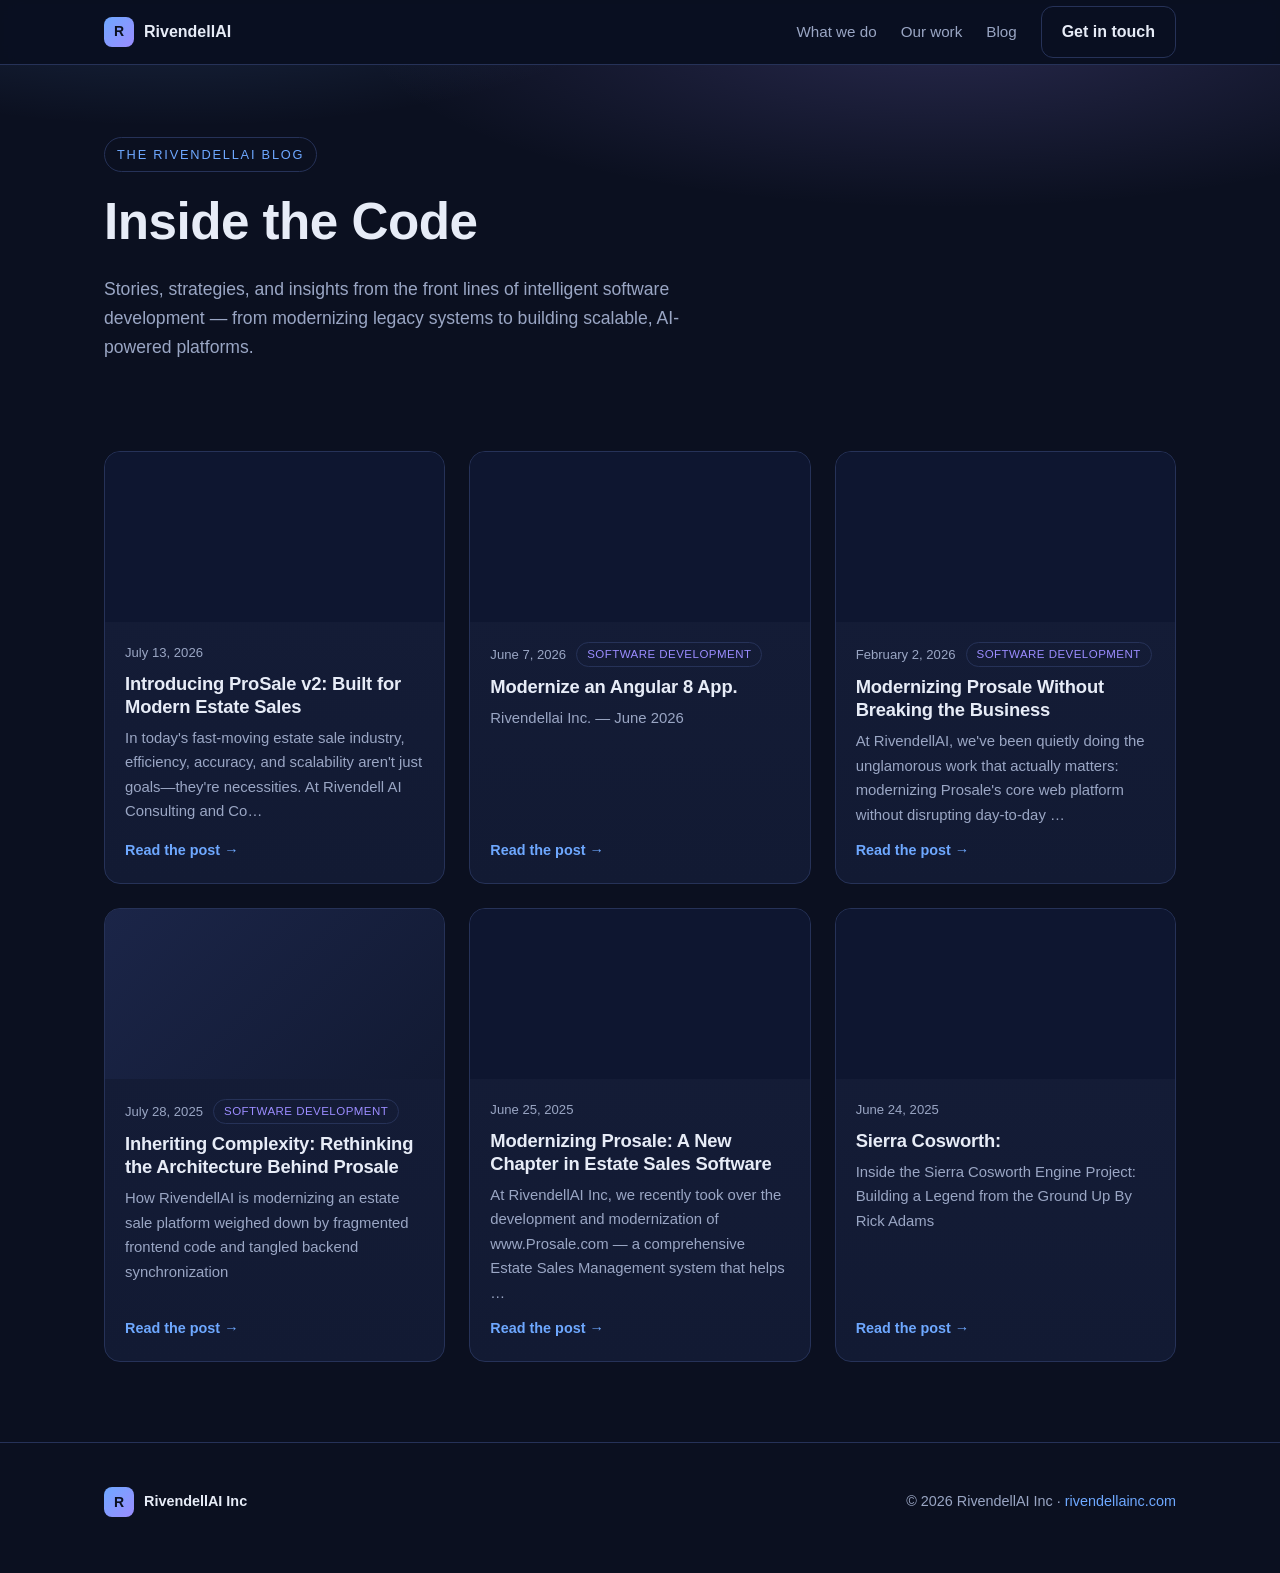
==== blog/index.html @ 1aa4cc1b "Add Inside the Code blog: 6 posts ported from the old site, index, styles, nav link" ====
<!DOCTYPE html>
<html lang="en">
<head>
<meta charset="UTF-8"/>
<meta name="viewport" content="width=device-width, initial-scale=1.0"/>
<title>Blog — Inside the Code · RivendellAI</title>
<meta name="description" content="Stories, strategies, and insights from the front lines of intelligent software development."/>
<link rel="stylesheet" href="../blog.css"/>
</head>
<body>
<header><div class="wrap nav">
  <a class="brand" href="/"><span class="mark">R</span> RivendellAI</a>
  <span class="spacer"></span>
  <a class="link" href="/#services">What we do</a>
  <a class="link" href="/#work">Our work</a>
  <a class="link" href="/blog/">Blog</a>
  <a class="btn btn-ghost" href="/#contact">Get in touch</a>
</div></header>
<section class="blog-hero"><div class="wrap">
  <span class="eyebrow">The RivendellAI blog</span>
  <h1>Inside the Code</h1>
  <p class="lead">Stories, strategies, and insights from the front lines of intelligent software
  development — from modernizing legacy systems to building scalable, AI-powered platforms.</p>
</div></section>
<section class="blog-list"><div class="wrap"><div class="post-grid">
  <a class="post-card" href="/blog/introducing-prosale-v2-built-for-modern-estate-sales.html">
  <div class="card-img" style="background-image:url('https://img1.wsimg.com/isteam/getty/1366202964')"></div>
  <div class="card-body"><div class="post-meta"><time>July 13, 2026</time></div>
  <h3>Introducing ProSale v2: Built for Modern Estate Sales</h3><p>In today&#x27;s fast-moving estate sale industry, efficiency, accuracy, and scalability aren&#x27;t just goals—they&#x27;re necessities. At Rivendell AI Consulting and Co…</p>
  <span class="read">Read the post →</span></div>
</a><a class="post-card" href="/blog/modernize-an-angular-8-app.html">
  <div class="card-img" style="background-image:url('https://img1.wsimg.com/isteam/ip/5f56b124-e0fa-4c84-a9de-ae6e59fe402b/Screenshot%202026-06-07%20144949.png')"></div>
  <div class="card-body"><div class="post-meta"><time>June 7, 2026</time><span class="cat">Software development</span></div>
  <h3>Modernize an Angular 8 App.</h3><p>Rivendellai Inc. — June 2026</p>
  <span class="read">Read the post →</span></div>
</a><a class="post-card" href="/blog/modernizing-prosale-without-breaking-the-business.html">
  <div class="card-img" style="background-image:url('https://img1.wsimg.com/isteam/ip/5f56b124-e0fa-4c84-a9de-ae6e59fe402b/Angular8Upgrade.png')"></div>
  <div class="card-body"><div class="post-meta"><time>February 2, 2026</time><span class="cat">Software development</span></div>
  <h3>Modernizing Prosale Without Breaking the Business</h3><p>At RivendellAI, we&#x27;ve been quietly doing the unglamorous work that actually matters: modernizing Prosale&#x27;s core web platform without disrupting day-to-day …</p>
  <span class="read">Read the post →</span></div>
</a><a class="post-card" href="/blog/inheriting-complexity-rethinking-the-architecture-behind-prosale.html">
  <div class="card-img noimg"></div>
  <div class="card-body"><div class="post-meta"><time>July 28, 2025</time><span class="cat">Software development</span></div>
  <h3>Inheriting Complexity: Rethinking the Architecture Behind Prosale</h3><p>How RivendellAI is modernizing an estate sale platform weighed down by fragmented frontend code and tangled backend synchronization</p>
  <span class="read">Read the post →</span></div>
</a><a class="post-card" href="/blog/modernizing-prosale-a-new-chapter-in-estate-sales-software.html">
  <div class="card-img" style="background-image:url('https://img1.wsimg.com/isteam/ip/5f56b124-e0fa-4c84-a9de-ae6e59fe402b/iStock-104698236-1-768x503.webp')"></div>
  <div class="card-body"><div class="post-meta"><time>June 25, 2025</time></div>
  <h3>Modernizing Prosale: A New Chapter in Estate Sales Software</h3><p>At RivendellAI Inc, we recently took over the development and modernization of www.Prosale.com — a comprehensive Estate Sales Management system that helps …</p>
  <span class="read">Read the post →</span></div>
</a><a class="post-card" href="/blog/sierra-cosworth.html">
  <div class="card-img" style="background-image:url('https://img1.wsimg.com/isteam/ip/5f56b124-e0fa-4c84-a9de-ae6e59fe402b/1987-ford-sierra-cosworth-rs500-main.jpg')"></div>
  <div class="card-body"><div class="post-meta"><time>June 24, 2025</time></div>
  <h3>Sierra Cosworth:</h3><p>Inside the Sierra Cosworth Engine Project: Building a Legend from the Ground Up By Rick Adams</p>
  <span class="read">Read the post →</span></div>
</a>
</div></div></section><footer><div class="wrap foot">
  <div class="brand"><span class="mark">R</span> RivendellAI&nbsp;Inc</div>
  <div>© <span id="yr">2026</span> RivendellAI Inc · <a href="/">rivendellainc.com</a></div>
</div></footer>
<script>document.getElementById('yr').textContent=new Date().getFullYear();</script>
</body></html>
---- blog.css ----
/* RivendellAI — shared styles for the blog (matches the homepage theme) */
:root{
  --bg:#0b1020; --bg2:#121a33; --panel:#151d38; --panel2:#1b2548;
  --text:#e7ecf7; --muted:#9aa6c4; --line:#263258;
  --accent:#6ea8ff; --accent2:#9b8cff; --good:#4ade80;
  --radius:16px; --max:1120px; --readable:720px;
}
*{box-sizing:border-box}
html{scroll-behavior:smooth}
body{
  margin:0; background:var(--bg); color:var(--text);
  font:16px/1.65 -apple-system,BlinkMacSystemFont,"Segoe UI",Roboto,Helvetica,Arial,sans-serif;
  -webkit-font-smoothing:antialiased;
}
a{color:var(--accent); text-decoration:none}
a:hover{text-decoration:underline}
.wrap{max-width:var(--max); margin:0 auto; padding:0 24px}
h1,h2,h3{line-height:1.25; margin:0 0 .4em; letter-spacing:-.01em}

/* Header / nav (same as homepage) */
header{
  position:sticky; top:0; z-index:20; backdrop-filter:saturate(140%) blur(10px);
  background:rgba(11,16,32,.72); border-bottom:1px solid var(--line);
}
.nav{display:flex; align-items:center; gap:24px; height:64px}
.brand{display:flex; align-items:center; gap:10px; font-weight:700; color:var(--text)}
.brand:hover{text-decoration:none}
.brand .mark{
  width:30px; height:30px; border-radius:8px;
  background:linear-gradient(135deg,var(--accent),var(--accent2));
  display:grid; place-items:center; color:#0b1020; font-weight:800; font-size:14px;
}
.nav .spacer{flex:1}
.nav a.link{color:var(--muted); font-size:.95rem}
.nav a.link:hover{color:var(--text); text-decoration:none}
@media(max-width:720px){ .nav a.link{display:none} }

.btn{display:inline-block; padding:12px 20px; border-radius:12px; font-weight:600; border:1px solid transparent; cursor:pointer; transition:.15s}
.btn-primary{background:linear-gradient(100deg,var(--accent),var(--accent2)); color:#0b1020}
.btn-primary:hover{text-decoration:none; filter:brightness(1.07); transform:translateY(-1px)}
.btn-ghost{border-color:var(--line); color:var(--text)}
.btn-ghost:hover{text-decoration:none; border-color:var(--accent); color:#fff}

.eyebrow{
  display:inline-block; font-size:.8rem; letter-spacing:.14em; text-transform:uppercase;
  color:var(--accent); border:1px solid var(--line); padding:6px 12px; border-radius:999px; margin-bottom:18px;
}

/* ---------- Blog index ---------- */
.blog-hero{position:relative; overflow:hidden; padding:72px 0 32px}
.blog-hero::before{
  content:""; position:absolute; inset:-40% -10% auto -10%; height:480px;
  background:radial-gradient(55% 55% at 70% 20%,rgba(155,140,255,.20),transparent 70%),
             radial-gradient(45% 45% at 20% 10%,rgba(110,168,255,.18),transparent 70%);
  pointer-events:none;
}
.blog-hero .wrap{position:relative}
.blog-hero h1{font-size:clamp(2.1rem,5vw,3.2rem)}
.blog-hero .lead{color:var(--muted); max-width:640px; font-size:1.1rem}

.blog-list{padding:40px 0 80px}
.post-grid{display:grid; grid-template-columns:repeat(3,1fr); gap:24px}
@media(max-width:900px){ .post-grid{grid-template-columns:repeat(2,1fr)} }
@media(max-width:620px){ .post-grid{grid-template-columns:1fr} }

.post-card{
  display:flex; flex-direction:column; background:linear-gradient(180deg,var(--panel),var(--bg2));
  border:1px solid var(--line); border-radius:var(--radius); overflow:hidden; transition:.18s; color:var(--text);
}
.post-card:hover{text-decoration:none; border-color:var(--accent); transform:translateY(-4px)}
.card-img{height:170px; background-size:cover; background-position:center; background-color:#0e1630}
.card-img.noimg{background:linear-gradient(135deg,var(--panel2),var(--bg2))}
.card-body{padding:20px; display:flex; flex-direction:column; gap:8px; flex:1}
.post-card h3{font-size:1.15rem; margin:0}
.post-card p{color:var(--muted); font-size:.93rem; margin:0; flex:1}
.post-card .read{color:var(--accent); font-weight:600; font-size:.9rem; margin-top:4px}

.post-meta{display:flex; align-items:center; gap:10px; color:var(--muted); font-size:.82rem}
.post-meta .cat{
  border:1px solid var(--line); color:var(--accent2); padding:2px 10px; border-radius:999px;
  font-size:.72rem; letter-spacing:.04em; text-transform:uppercase;
}

/* ---------- Single post ---------- */
.post{padding:48px 0 72px}
.post-wrap{max-width:var(--readable)}
.post .back{display:inline-block; color:var(--muted); font-size:.9rem; margin-bottom:22px}
.post .back:hover{color:var(--text); text-decoration:none}
.post h1{font-size:clamp(1.8rem,4.2vw,2.7rem); margin:.2em 0 .5em}
.post-cover{width:100%; border-radius:var(--radius); border:1px solid var(--line); margin:12px 0 10px; display:block}

/* Prose typography */
.prose{font-size:1.07rem; color:#dfe6f5}
.prose p{margin:0 0 1.15em}
.prose h2{font-size:1.5rem; margin:1.8em 0 .5em; padding-top:.2em}
.prose h3{font-size:1.2rem; margin:1.5em 0 .4em; color:#fff}
.prose h4{font-size:1.05rem; margin:1.3em 0 .3em; color:#fff}
.prose a{color:var(--accent); text-decoration:underline; text-underline-offset:2px}
.prose strong{color:#fff}
.prose em{color:#eef2fb}
.prose ul,.prose ol{margin:0 0 1.2em; padding-left:1.3em}
.prose li{margin:.35em 0}
.prose img{max-width:100%; height:auto; border-radius:12px; border:1px solid var(--line); margin:1.2em 0; display:block}
.prose blockquote{
  margin:1.4em 0; padding:.6em 1.1em; border-left:3px solid var(--accent);
  background:var(--panel); border-radius:0 10px 10px 0; color:var(--muted);
}
.prose code{
  background:#0e1630; border:1px solid var(--line); border-radius:6px;
  padding:.12em .4em; font-size:.9em; font-family:ui-monospace,SFMono-Regular,Menlo,Consolas,monospace;
}
.prose pre{
  background:#0e1630; border:1px solid var(--line); border-radius:12px; padding:16px 18px;
  overflow-x:auto; margin:1.3em 0;
}
.prose pre code{background:none; border:none; padding:0}
.prose hr{border:none; border-top:1px solid var(--line); margin:2em 0}

.rule{border:none; border-top:1px solid var(--line); margin:40px 0 28px}
.post-cta{display:flex; gap:14px; flex-wrap:wrap}

/* Footer (same as homepage) */
footer{padding:44px 0 56px; color:var(--muted); font-size:.9rem; border-top:1px solid var(--line)}
.foot{display:flex; justify-content:space-between; gap:16px; flex-wrap:wrap; align-items:center}
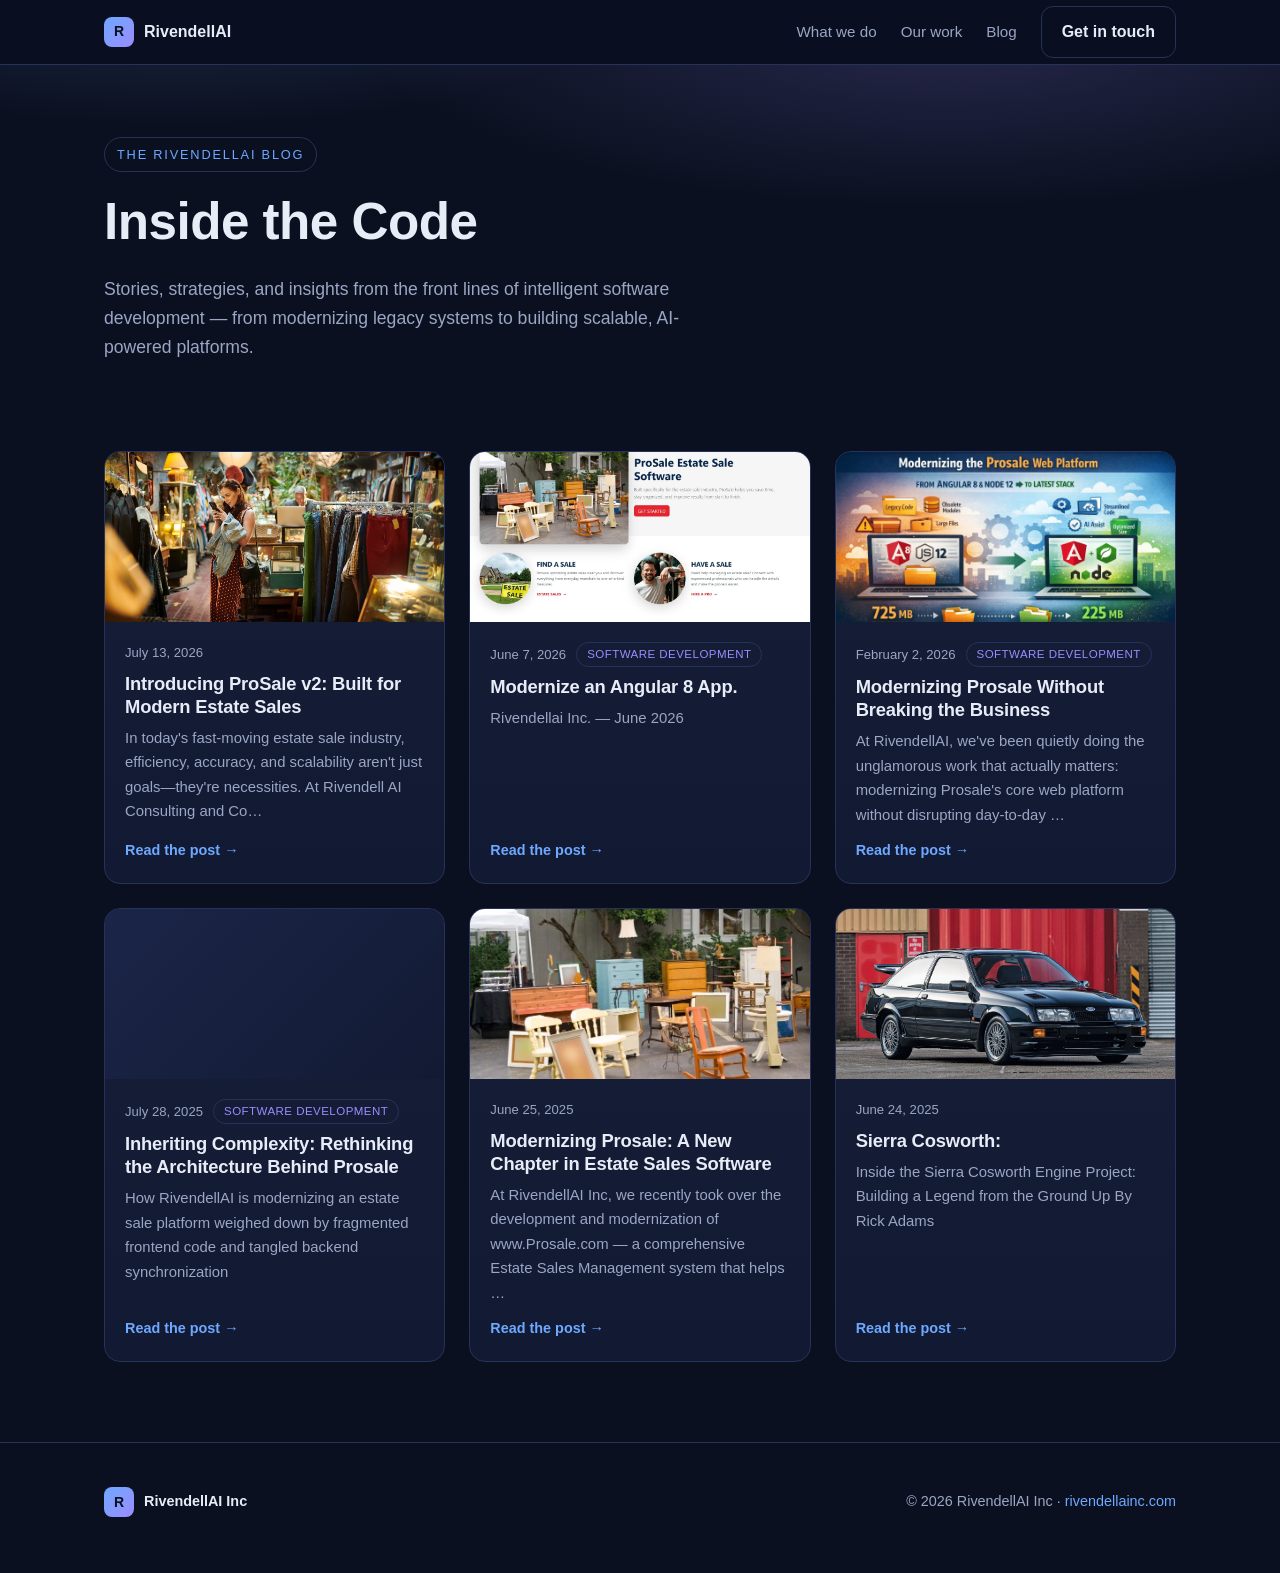
==== commit f9906d85: "Self-host blog images (download from GoDaddy CDN into /blog/images, repoint refs)" ====
--- a/blog/index.html
+++ b/blog/index.html
@@ -24,17 +24,17 @@
 </div></section>
 <section class="blog-list"><div class="wrap"><div class="post-grid">
   <a class="post-card" href="/blog/introducing-prosale-v2-built-for-modern-estate-sales.html">
-  <div class="card-img" style="background-image:url('https://img1.wsimg.com/isteam/getty/1366202964')"></div>
+  <div class="card-img" style="background-image:url('/blog/images/1366202964.jpg')"></div>
   <div class="card-body"><div class="post-meta"><time>July 13, 2026</time></div>
   <h3>Introducing ProSale v2: Built for Modern Estate Sales</h3><p>In today&#x27;s fast-moving estate sale industry, efficiency, accuracy, and scalability aren&#x27;t just goals—they&#x27;re necessities. At Rivendell AI Consulting and Co…</p>
   <span class="read">Read the post →</span></div>
 </a><a class="post-card" href="/blog/modernize-an-angular-8-app.html">
-  <div class="card-img" style="background-image:url('https://img1.wsimg.com/isteam/ip/5f56b124-e0fa-4c84-a9de-ae6e59fe402b/Screenshot%202026-06-07%20144949.png')"></div>
+  <div class="card-img" style="background-image:url('/blog/images/Screenshot-2026-06-07-144949.jpg')"></div>
   <div class="card-body"><div class="post-meta"><time>June 7, 2026</time><span class="cat">Software development</span></div>
   <h3>Modernize an Angular 8 App.</h3><p>Rivendellai Inc. — June 2026</p>
   <span class="read">Read the post →</span></div>
 </a><a class="post-card" href="/blog/modernizing-prosale-without-breaking-the-business.html">
-  <div class="card-img" style="background-image:url('https://img1.wsimg.com/isteam/ip/5f56b124-e0fa-4c84-a9de-ae6e59fe402b/Angular8Upgrade.png')"></div>
+  <div class="card-img" style="background-image:url('/blog/images/Angular8Upgrade.jpg')"></div>
   <div class="card-body"><div class="post-meta"><time>February 2, 2026</time><span class="cat">Software development</span></div>
   <h3>Modernizing Prosale Without Breaking the Business</h3><p>At RivendellAI, we&#x27;ve been quietly doing the unglamorous work that actually matters: modernizing Prosale&#x27;s core web platform without disrupting day-to-day …</p>
   <span class="read">Read the post →</span></div>
@@ -44,12 +44,12 @@
   <h3>Inheriting Complexity: Rethinking the Architecture Behind Prosale</h3><p>How RivendellAI is modernizing an estate sale platform weighed down by fragmented frontend code and tangled backend synchronization</p>
   <span class="read">Read the post →</span></div>
 </a><a class="post-card" href="/blog/modernizing-prosale-a-new-chapter-in-estate-sales-software.html">
-  <div class="card-img" style="background-image:url('https://img1.wsimg.com/isteam/ip/5f56b124-e0fa-4c84-a9de-ae6e59fe402b/iStock-104698236-1-768x503.webp')"></div>
+  <div class="card-img" style="background-image:url('/blog/images/iStock-104698236-1-768x503.jpg')"></div>
   <div class="card-body"><div class="post-meta"><time>June 25, 2025</time></div>
   <h3>Modernizing Prosale: A New Chapter in Estate Sales Software</h3><p>At RivendellAI Inc, we recently took over the development and modernization of www.Prosale.com — a comprehensive Estate Sales Management system that helps …</p>
   <span class="read">Read the post →</span></div>
 </a><a class="post-card" href="/blog/sierra-cosworth.html">
-  <div class="card-img" style="background-image:url('https://img1.wsimg.com/isteam/ip/5f56b124-e0fa-4c84-a9de-ae6e59fe402b/1987-ford-sierra-cosworth-rs500-main.jpg')"></div>
+  <div class="card-img" style="background-image:url('/blog/images/1987-ford-sierra-cosworth-rs500-main.jpg')"></div>
   <div class="card-body"><div class="post-meta"><time>June 24, 2025</time></div>
   <h3>Sierra Cosworth:</h3><p>Inside the Sierra Cosworth Engine Project: Building a Legend from the Ground Up By Rick Adams</p>
   <span class="read">Read the post →</span></div>
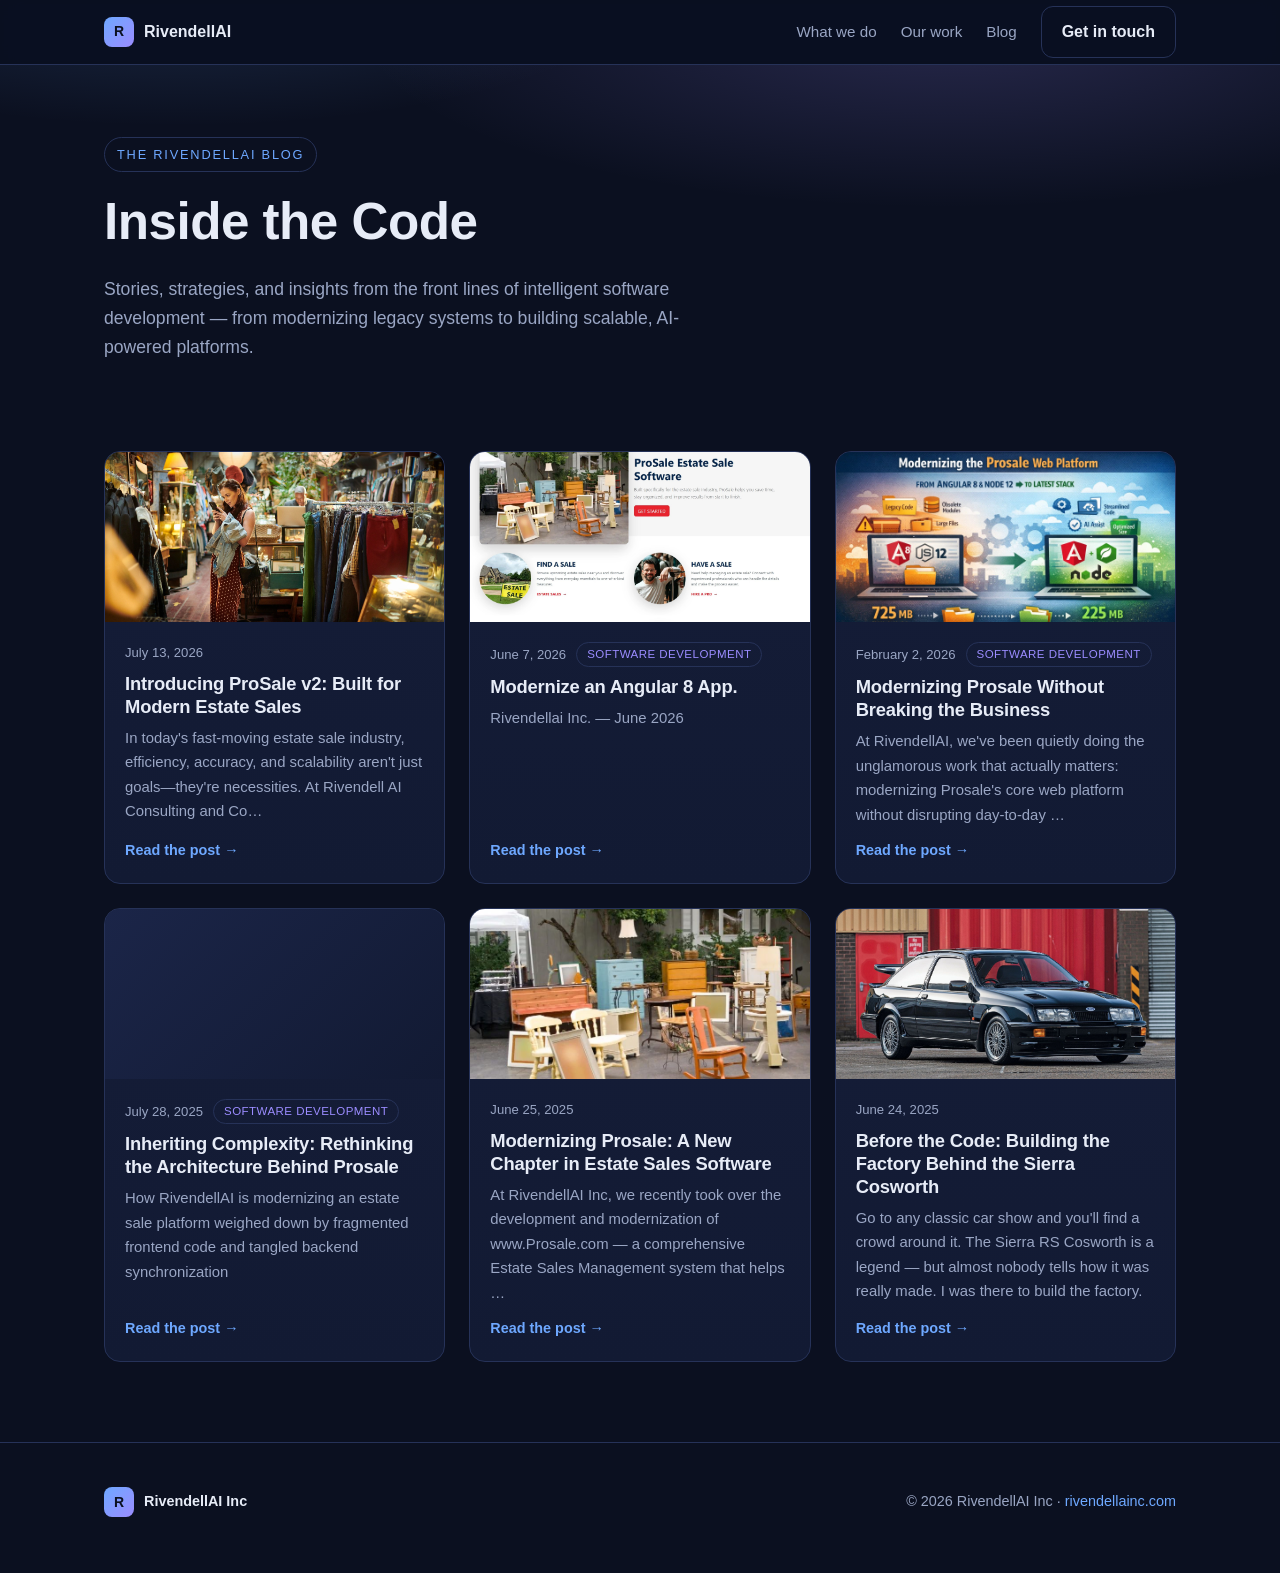
==== commit b0eb11db: "Rewrite Sierra Cosworth post: 'Before the Code: Building the Factory Behind the Sierra Cosworth'" ====
--- a/blog/index.html
+++ b/blog/index.html
@@ -23,6 +23,10 @@
   development — from modernizing legacy systems to building scalable, AI-powered platforms.</p>
 </div></section>
 <section class="blog-list"><div class="wrap"><div class="post-grid">
+  <!-- ========== ADD NEW POST CARDS HERE (newest first) ==========
+       Copy the card snippet from blog/_template.html, paste it on the line
+       below this comment, and fill in the href, image, date, title, excerpt.
+  ============================================================== -->
   <a class="post-card" href="/blog/introducing-prosale-v2-built-for-modern-estate-sales.html">
   <div class="card-img" style="background-image:url('/blog/images/1366202964.jpg')"></div>
   <div class="card-body"><div class="post-meta"><time>July 13, 2026</time></div>
@@ -51,7 +55,7 @@
 </a><a class="post-card" href="/blog/sierra-cosworth.html">
   <div class="card-img" style="background-image:url('/blog/images/1987-ford-sierra-cosworth-rs500-main.jpg')"></div>
   <div class="card-body"><div class="post-meta"><time>June 24, 2025</time></div>
-  <h3>Sierra Cosworth:</h3><p>Inside the Sierra Cosworth Engine Project: Building a Legend from the Ground Up By Rick Adams</p>
+  <h3>Before the Code: Building the Factory Behind the Sierra Cosworth</h3><p>Go to any classic car show and you&#x27;ll find a crowd around it. The Sierra RS Cosworth is a legend — but almost nobody tells how it was really made. I was there to build the factory.</p>
   <span class="read">Read the post →</span></div>
 </a>
 </div></div></section><footer><div class="wrap foot">
